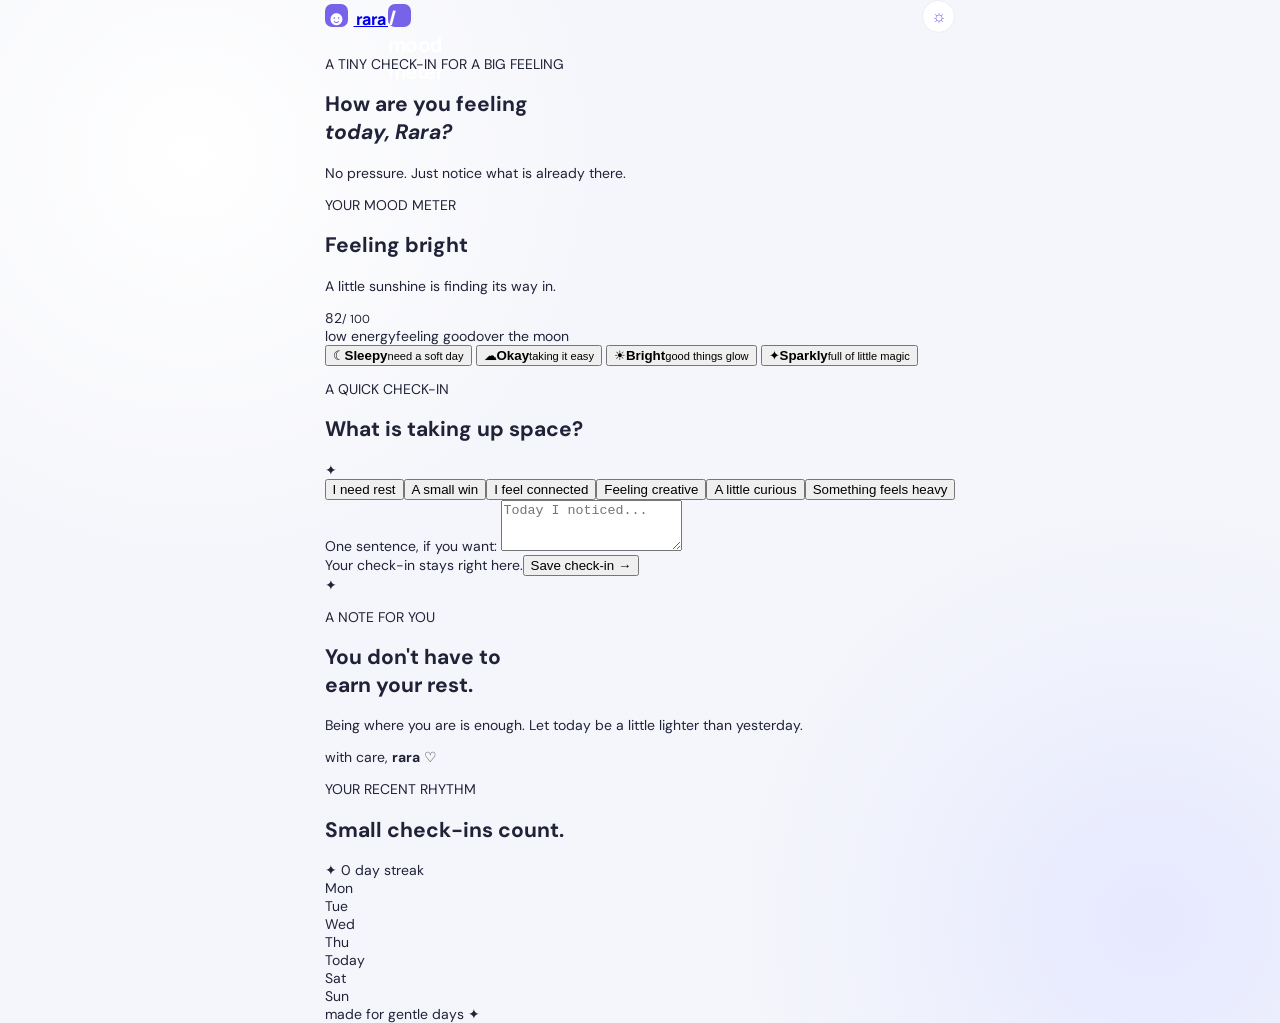
==== index.html @ f7fdb5a9 "Add files via upload" ====
<!doctype html>
<html lang="en">
  <head>
    <meta charset="UTF-8" />
    <meta name="viewport" content="width=device-width, initial-scale=1.0" />
    <title>Rara Mood Meter</title>
    <link rel="preconnect" href="https://fonts.googleapis.com" />
    <link rel="preconnect" href="https://fonts.gstatic.com" crossorigin />
    <link href="https://fonts.googleapis.com/css2?family=DM+Sans:wght@400;500;600;700;800&family=Manrope:wght@700;800&display=swap" rel="stylesheet" />
    <link rel="stylesheet" href="styles.css?v=5" />
  </head>
  <body>
    <div class="glow glow-one"></div><div class="glow glow-two"></div>
    <main class="page">
      <header class="topbar">
        <a class="brand" href="#"><span class="brand-icon">☻</span> rara <span class="brand-muted">/ mood meter</span></a>
        <button class="theme-button" id="themeButton" aria-label="Toggle theme">☼</button>
      </header>
      <section class="intro">
        <p class="eyebrow">A TINY CHECK-IN FOR A BIG FEELING</p>
        <h1>How are you feeling<br /><em>today, Rara?</em></h1>
        <p class="subtext">No pressure. Just notice what is already there.</p>
      </section>
      <section class="meter-card">
        <div class="meter-top"><div><p class="eyebrow">YOUR MOOD METER</p><h2 id="moodTitle">Feeling bright</h2><p id="moodDescription">A little sunshine is finding its way in.</p></div><div class="score"><span id="score">82</span><small>/ 100</small></div></div>
        <div class="meter-bar"><div id="meterFill"></div></div>
        <div class="meter-labels"><span>low energy</span><span>feeling good</span><span>over the moon</span></div>
        <div class="mood-options" role="group" aria-label="Choose your mood">
          <button class="mood-option" data-mood="sleepy"><span>☾</span><b>Sleepy</b><small>need a soft day</small></button>
          <button class="mood-option" data-mood="okay"><span>☁</span><b>Okay</b><small>taking it easy</small></button>
          <button class="mood-option active" data-mood="bright"><span>☀</span><b>Bright</b><small>good things glow</small></button>
          <button class="mood-option" data-mood="sparkly"><span>✦</span><b>Sparkly</b><small>full of little magic</small></button>
        </div>
      </section>
      <div class="content-grid">
        <section class="card checkin-card">
          <div class="card-heading"><div><p class="eyebrow">A QUICK CHECK-IN</p><h2>What is taking up space?</h2></div><span class="tiny-sparkle">✦</span></div>
          <div class="chips" id="chips">
            <button class="chip" data-feeling="rest">I need rest</button><button class="chip" data-feeling="small win">A small win</button><button class="chip" data-feeling="connection">I feel connected</button><button class="chip" data-feeling="creative">Feeling creative</button><button class="chip" data-feeling="curious">A little curious</button><button class="chip" data-feeling="heavy">Something feels heavy</button>
          </div>
          <label class="journal-label" for="journal">One sentence, if you want:</label>
          <textarea id="journal" rows="3" placeholder="Today I noticed..."></textarea>
          <div class="checkin-footer"><span id="savedMessage">Your check-in stays right here.</span><button class="save-button" id="saveButton">Save check-in <span>→</span></button></div>
        </section>
        <aside class="card note-card">
          <div class="note-orb">✦</div><p class="eyebrow">A NOTE FOR YOU</p><h2>You don't have to<br />earn your rest.</h2><p>Being where you are is enough. Let today be a little lighter than yesterday.</p><div class="note-sign">with care, <b>rara</b> ♡</div>
        </aside>
      </div>
      <section class="history">
        <div class="section-heading"><div><p class="eyebrow">YOUR RECENT RHYTHM</p><h2>Small check-ins count.</h2></div><span class="streak" id="streak">✦ 0 day streak</span></div>
        <div class="history-bars"><div><i style="height:54%"></i><span>Mon</span></div><div><i style="height:72%"></i><span>Tue</span></div><div><i style="height:43%"></i><span>Wed</span></div><div><i style="height:82%"></i><span>Thu</span></div><div class="today"><i style="height:65%"></i><span>Today</span></div><div class="empty"><i></i><span>Sat</span></div><div class="empty"><i></i><span>Sun</span></div></div>
      </section>
      <footer>made for gentle days <span>✦</span></footer>
    </main>
    <script src="app.js?v=5"></script>
  </body>
</html>
---- styles.css ----
:root { --bg:#f5f6fb; --card:#fff; --ink:#202238; --muted:#9b9eb4; --line:#ececf3; --purple:#7663e9; --purple-dark:#5c4bc9; --soft:#f0eeff; --shadow:0 24px 70px rgba(72,65,145,.12); }
* { box-sizing:border-box; } body { min-height:100vh; margin:0; display:grid; place-items:center; background:radial-gradient(circle at 15% 15%,#fff 0,transparent 30%),radial-gradient(circle at 90% 90%,#e6e9ff 0,transparent 28%),var(--bg); color:var(--ink); font:14px "DM Sans",sans-serif; }
.calculator { width:min(390px,calc(100% - 28px)); padding:22px; border:1px solid rgba(255,255,255,.9); border-radius:26px; background:rgba(255,255,255,.78); box-shadow:var(--shadow); backdrop-filter:blur(12px); }
.topbar { display:flex; align-items:center; justify-content:space-between; margin-bottom:22px; }.brand { font:800 16px Manrope,sans-serif; letter-spacing:-.6px; }.brand span { display:inline-grid; place-items:center; width:23px; height:23px; margin-right:6px; border-radius:7px; color:#fff; background:var(--purple); font-size:20px; }.theme-button { width:33px; height:33px; border:1px solid var(--line); border-radius:50%; color:var(--purple); background:var(--card); font-size:17px; cursor:pointer; }
.display { min-height:150px; padding:20px 18px 17px; border-radius:17px; background:linear-gradient(145deg,#f4f2ff,#fafaff); text-align:right; overflow:hidden; }.expression { height:28px; color:var(--muted); font-size:13px; }.display-value { overflow:hidden; font:800 clamp(44px,13vw,64px)/1.15 Manrope,sans-serif; letter-spacing:-3px; text-overflow:ellipsis; white-space:nowrap; }
.keypad { display:grid; grid-template-columns:repeat(4,1fr); gap:11px; margin-top:18px; }.key { min-height:57px; border:1px solid var(--line); border-radius:14px; background:var(--card); color:var(--ink); font-size:20px; font-weight:700; box-shadow:0 3px 7px rgba(41,38,92,.025); cursor:pointer; transition:transform .12s,background .12s; }.key:hover { background:#fafaff; transform:translateY(-2px); }.key:active { transform:translateY(1px); }.key.utility { color:#77788d; background:#f5f4fb; font-size:14px; }.key.operator,.key.equals { border-color:transparent; color:#fff; background:var(--purple); box-shadow:0 7px 16px #7663e938; }.key.operator:hover,.key.equals:hover { background:var(--purple-dark); }.key.zero { grid-column:span 2; text-align:left; padding-left:22px; }.hint { margin:19px 0 0; color:var(--muted); text-align:center; font-size:10px; }
body.dark { --bg:#171725; --card:#28283a; --ink:#f4f3ff; --muted:#aaa9c0; --line:#3d3d52; --soft:#35334c; --shadow:0 24px 70px rgba(0,0,0,.25); } body.dark { background:radial-gradient(circle at 15% 15%,#29274a 0,transparent 30%),var(--bg); }.dark .calculator { background:rgba(40,40,58,.86); }.dark .display { background:linear-gradient(145deg,#302d50,#28283a); }.dark .key.utility { background:#303044; }.dark .key:hover { background:#33334a; }
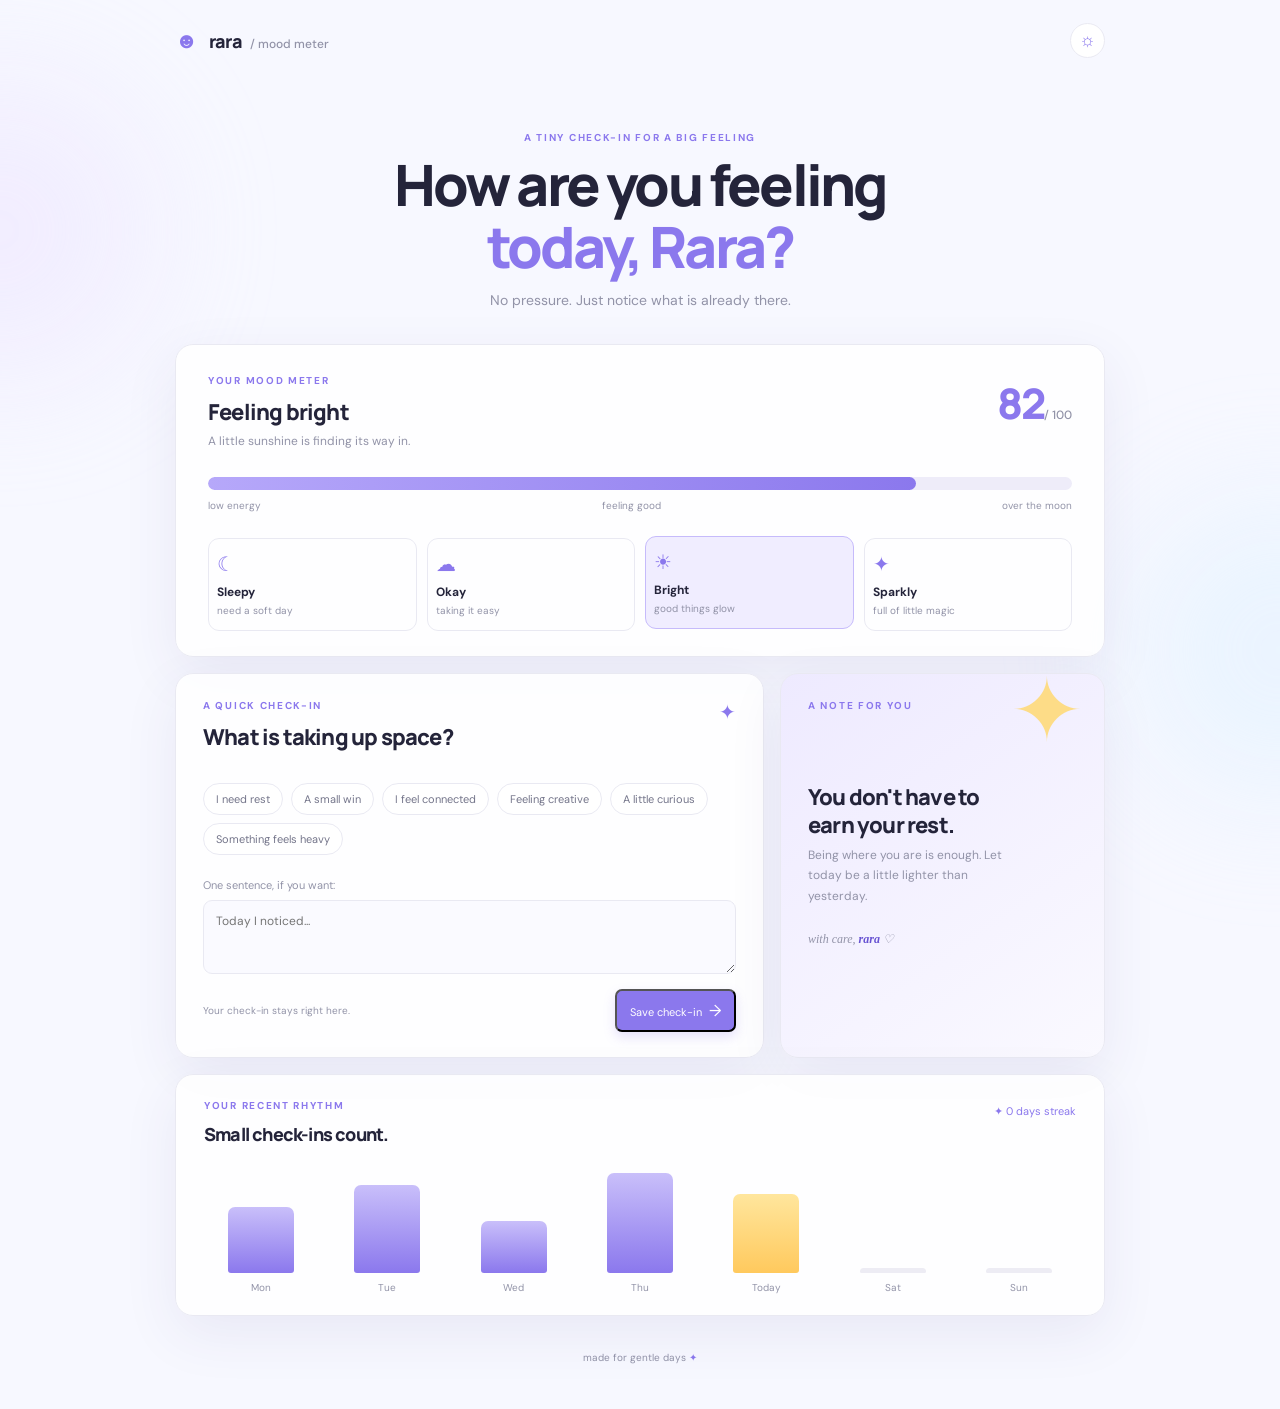
==== commit ae829809: "Add files via upload" ====
--- a/index.html
+++ b/index.html
@@ -52,6 +52,6 @@
       </section>
       <footer>made for gentle days <span>✦</span></footer>
     </main>
-    <script src="app.js?v=5"></script>
+    <script src="app.js?v=6"></script>
   </body>
 </html>
--- a/styles.css
+++ b/styles.css
@@ -1,7 +1,10 @@
-:root { --bg:#f5f6fb; --card:#fff; --ink:#202238; --muted:#9b9eb4; --line:#ececf3; --purple:#7663e9; --purple-dark:#5c4bc9; --soft:#f0eeff; --shadow:0 24px 70px rgba(72,65,145,.12); }
-* { box-sizing:border-box; } body { min-height:100vh; margin:0; display:grid; place-items:center; background:radial-gradient(circle at 15% 15%,#fff 0,transparent 30%),radial-gradient(circle at 90% 90%,#e6e9ff 0,transparent 28%),var(--bg); color:var(--ink); font:14px "DM Sans",sans-serif; }
-.calculator { width:min(390px,calc(100% - 28px)); padding:22px; border:1px solid rgba(255,255,255,.9); border-radius:26px; background:rgba(255,255,255,.78); box-shadow:var(--shadow); backdrop-filter:blur(12px); }
-.topbar { display:flex; align-items:center; justify-content:space-between; margin-bottom:22px; }.brand { font:800 16px Manrope,sans-serif; letter-spacing:-.6px; }.brand span { display:inline-grid; place-items:center; width:23px; height:23px; margin-right:6px; border-radius:7px; color:#fff; background:var(--purple); font-size:20px; }.theme-button { width:33px; height:33px; border:1px solid var(--line); border-radius:50%; color:var(--purple); background:var(--card); font-size:17px; cursor:pointer; }
-.display { min-height:150px; padding:20px 18px 17px; border-radius:17px; background:linear-gradient(145deg,#f4f2ff,#fafaff); text-align:right; overflow:hidden; }.expression { height:28px; color:var(--muted); font-size:13px; }.display-value { overflow:hidden; font:800 clamp(44px,13vw,64px)/1.15 Manrope,sans-serif; letter-spacing:-3px; text-overflow:ellipsis; white-space:nowrap; }
-.keypad { display:grid; grid-template-columns:repeat(4,1fr); gap:11px; margin-top:18px; }.key { min-height:57px; border:1px solid var(--line); border-radius:14px; background:var(--card); color:var(--ink); font-size:20px; font-weight:700; box-shadow:0 3px 7px rgba(41,38,92,.025); cursor:pointer; transition:transform .12s,background .12s; }.key:hover { background:#fafaff; transform:translateY(-2px); }.key:active { transform:translateY(1px); }.key.utility { color:#77788d; background:#f5f4fb; font-size:14px; }.key.operator,.key.equals { border-color:transparent; color:#fff; background:var(--purple); box-shadow:0 7px 16px #7663e938; }.key.operator:hover,.key.equals:hover { background:var(--purple-dark); }.key.zero { grid-column:span 2; text-align:left; padding-left:22px; }.hint { margin:19px 0 0; color:var(--muted); text-align:center; font-size:10px; }
-body.dark { --bg:#171725; --card:#28283a; --ink:#f4f3ff; --muted:#aaa9c0; --line:#3d3d52; --soft:#35334c; --shadow:0 24px 70px rgba(0,0,0,.25); } body.dark { background:radial-gradient(circle at 15% 15%,#29274a 0,transparent 30%),var(--bg); }.dark .calculator { background:rgba(40,40,58,.86); }.dark .display { background:linear-gradient(145deg,#302d50,#28283a); }.dark .key.utility { background:#303044; }.dark .key:hover { background:#33334a; }
+:root { --bg:#f7f8ff; --card:#fff; --ink:#24243a; --muted:#9293a8; --line:#e9e9f2; --purple:#8b78ed; --purple-dark:#6752d2; --soft:#f0edff; --yellow:#ffd76a; --shadow:0 18px 55px rgba(64,55,128,.08); }
+* { box-sizing:border-box; } body { margin:0; color:var(--ink); background:var(--bg); font:14px "DM Sans",sans-serif; overflow-x:hidden; } button,textarea { font:inherit; } button { cursor:pointer; }
+.page { width:min(930px,calc(100% - 40px)); margin:auto; padding-bottom:45px; position:relative; }.glow { position:fixed; width:300px; height:300px; border-radius:50%; filter:blur(65px); opacity:.38; pointer-events:none; }.glow-one { background:#e9ddff; top:80px; left:-150px; }.glow-two { background:#d6efff; right:-150px; bottom:100px; }
+.topbar { height:80px; display:flex; align-items:center; justify-content:space-between; position:relative; z-index:1; }.brand { color:var(--ink); text-decoration:none; font:800 18px Manrope,sans-serif; letter-spacing:-.7px; }.brand-icon { color:var(--purple); font-size:22px; margin-right:8px; }.brand-muted { font:500 12px "DM Sans"; color:var(--muted); letter-spacing:0; margin-left:5px; }.theme-button { width:35px; height:35px; border:1px solid var(--line); border-radius:50%; background:var(--card); color:var(--purple); font-size:18px; }
+.intro { text-align:center; padding:51px 0 35px; position:relative; z-index:1; }.eyebrow { margin:0 0 10px; color:var(--purple); font-size:10px; font-weight:700; letter-spacing:1.7px; }.intro h1 { margin:0 0 14px; font:800 clamp(36px,6vw,57px)/1.08 Manrope,sans-serif; letter-spacing:-2.8px; }.intro h1 em { color:var(--purple); font-style:normal; }.subtext { color:var(--muted); margin:0; }
+.meter-card,.card,.history { border:1px solid var(--line); border-radius:18px; background:rgba(255,255,255,.84); box-shadow:var(--shadow); position:relative; z-index:1; }.meter-card { padding:29px 32px 25px; }.meter-top,.card-heading,.section-heading { display:flex; justify-content:space-between; align-items:flex-start; }.meter-top h2,.card h2,.history h2 { margin:0 0 6px; font:800 22px Manrope,sans-serif; letter-spacing:-.8px; }.meter-top p:not(.eyebrow),.note-card p:not(.eyebrow) { color:var(--muted); margin:0; font-size:12px; }.score { color:var(--purple); font:800 42px Manrope,sans-serif; letter-spacing:-2px; }.score small { color:var(--muted); font:500 12px "DM Sans"; letter-spacing:0; }.meter-bar { height:13px; background:#eeecf9; border-radius:20px; margin:28px 0 9px; overflow:hidden; }.meter-bar div { height:100%; width:82%; border-radius:inherit; background:linear-gradient(90deg,#b6a8fa,var(--purple)); transition:width .35s ease; }.meter-labels { display:flex; justify-content:space-between; color:var(--muted); font-size:10px; }.mood-options { display:grid; grid-template-columns:repeat(4,1fr); gap:10px; margin-top:26px; }.mood-option { border:1px solid var(--line); border-radius:11px; background:transparent; padding:12px 8px; color:var(--muted); text-align:left; transition:.2s; }.mood-option span { display:block; color:var(--purple); font-size:20px; margin-bottom:7px; }.mood-option b { display:block; color:var(--ink); font-size:12px; }.mood-option small { font-size:10px; }.mood-option:hover,.mood-option.active { background:var(--soft); border-color:#c6bbfb; transform:translateY(-2px); }
+.content-grid { display:grid; grid-template-columns:1.45fr .8fr; gap:16px; margin-top:16px; }.card { padding:25px 27px; }.tiny-sparkle,.streak { color:var(--purple); font-size:20px; }.chips { display:flex; flex-wrap:wrap; gap:8px; margin:25px 0 23px; }.chip { border:1px solid var(--line); background:#fff; border-radius:20px; color:#74758a; padding:8px 12px; font-size:11px; }.chip:hover,.chip.selected { background:var(--soft); border-color:#c6bbfb; color:var(--purple-dark); }.journal-label { display:block; color:var(--muted); font-size:11px; margin-bottom:8px; }textarea { display:block; width:100%; resize:vertical; border:1px solid var(--line); background:#fafaff; border-radius:9px; padding:12px; outline:0; color:var(--ink); font-size:12px; }textarea:focus { border-color:#b7aafa; }.checkin-footer { display:flex; align-items:center; justify-content:space-between; color:var(--muted); font-size:10px; margin-top:15px; }.save-button { background:var(--purple); color:white; border-radius:7px; padding:9px 13px; font-size:11px; box-shadow:0 5px 12px #8b78ed38; }.save-button span { font-size:16px; margin-left:4px; }.note-card { background:linear-gradient(145deg,#eeeaff,#faf9ff); overflow:hidden; min-height:287px; }.note-orb { position:absolute; top:-20px; right:20px; color:var(--yellow); font-size:88px; opacity:.8; }.note-card h2 { margin-top:72px; line-height:1.25; }.note-card p:not(.eyebrow) { line-height:1.7; max-width:210px; }.note-sign { margin-top:26px; color:var(--muted); font:italic 12px Georgia,serif; }.note-sign b { color:var(--purple-dark); }
+.history { margin-top:16px; padding:24px 28px 21px; }.history h2 { font-size:18px; }.streak { font-size:11px; padding-top:5px; }.history-bars { height:122px; display:grid; grid-template-columns:repeat(7,1fr); align-items:end; gap:13px; margin-top:20px; }.history-bars div { height:100%; display:flex; flex-direction:column; justify-content:end; align-items:center; gap:8px; color:var(--muted); font-size:10px; }.history-bars i { display:block; width:100%; max-width:66px; border-radius:7px 7px 3px 3px; background:linear-gradient(#c9bffa,#8b78ed); }.history-bars .today i { background:linear-gradient(#ffe69d,#ffc95d); }.history-bars .empty i { height:5px!important; background:#edecf4; } footer { text-align:center; color:var(--muted); font-size:10px; padding-top:35px; } footer span { color:var(--purple); }
+body.dark { --bg:#191824; --card:#262534; --ink:#f5f3ff; --muted:#aaa7bd; --line:#3b394b; --soft:#35314c; --shadow:0 18px 55px rgba(0,0,0,.16); }.dark .meter-card,.dark .card,.dark .history { background:rgba(38,37,52,.9); }.dark .chip,.dark textarea,.dark .theme-button { background:#2b2a3a; color:var(--muted); }.dark .note-card { background:linear-gradient(145deg,#302b4b,#262534); }
+@media (max-width:650px) { .page { width:min(100% - 28px,500px); }.intro { padding-top:35px; }.meter-card,.card,.history { padding:22px 19px; }.mood-options { grid-template-columns:repeat(2,1fr); }.content-grid { grid-template-columns:1fr; }.note-card { min-height:240px; }.note-card h2 { margin-top:42px; }.checkin-footer { align-items:flex-end; gap:12px; flex-direction:column; }.save-button { align-self:flex-end; }.brand-muted { display:none; } }
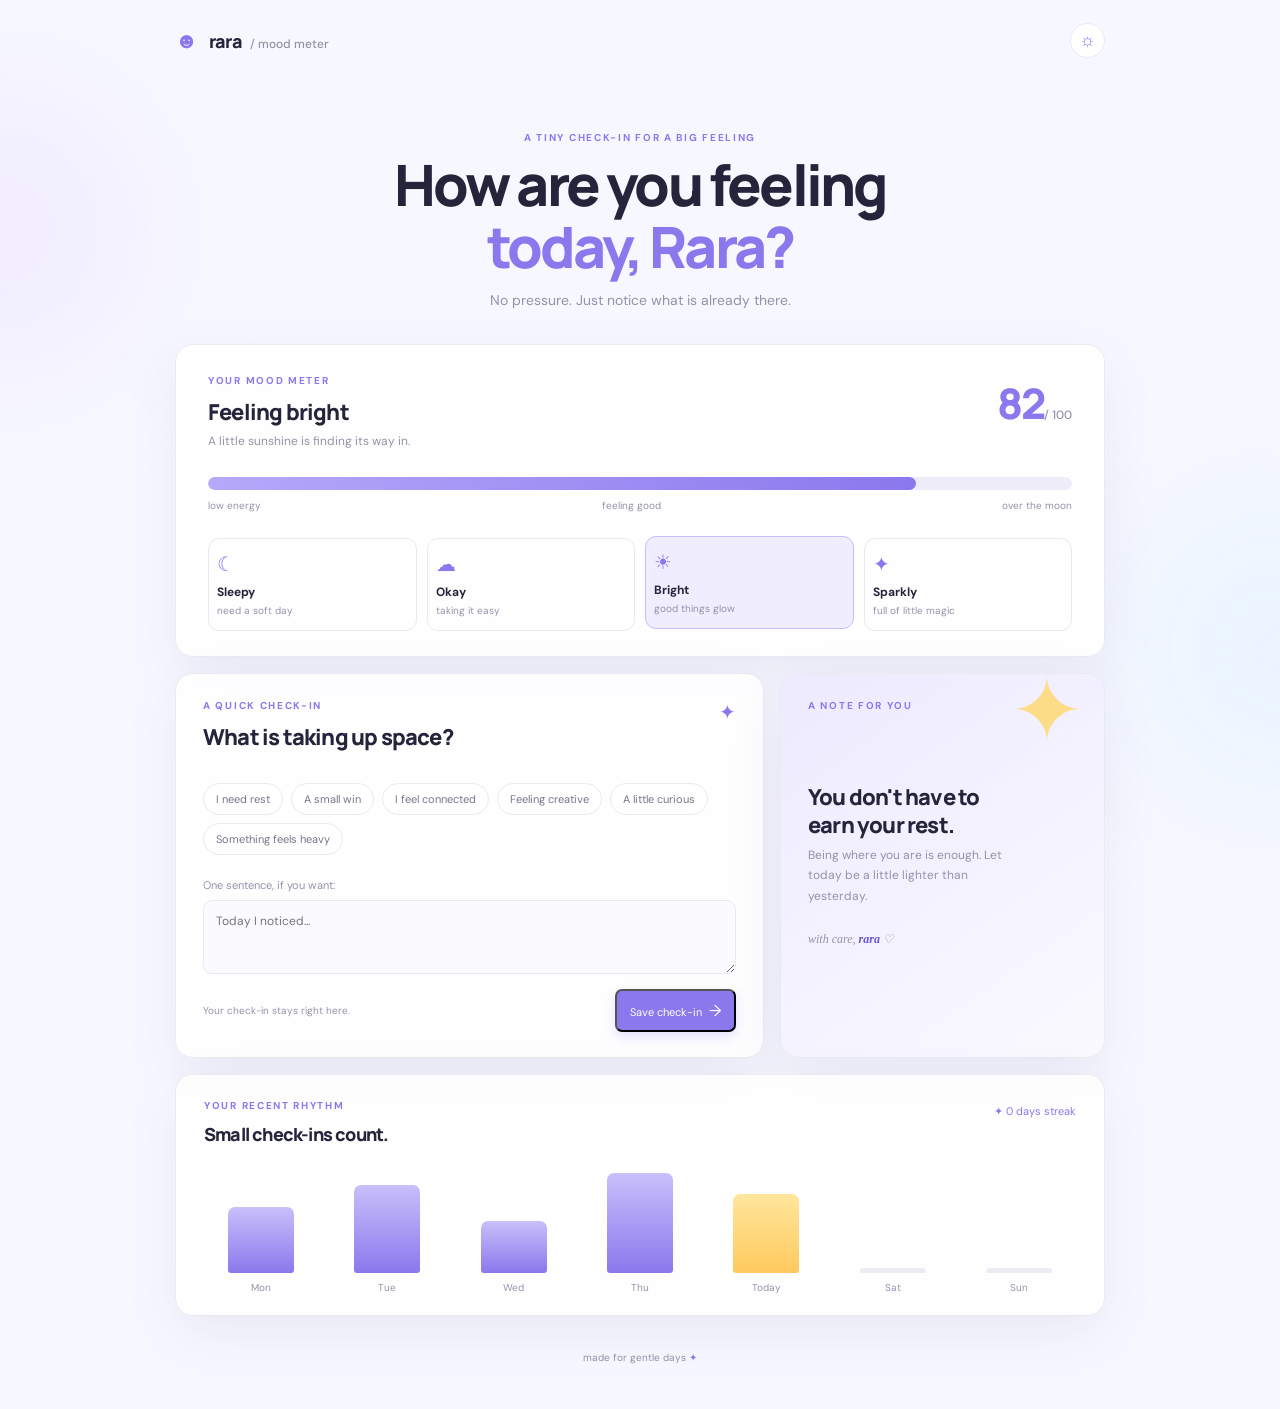
==== commit 32ca6ae5: "Add files via upload" ====
--- a/index.html
+++ b/index.html
@@ -7,7 +7,7 @@
     <link rel="preconnect" href="https://fonts.googleapis.com" />
     <link rel="preconnect" href="https://fonts.gstatic.com" crossorigin />
     <link href="https://fonts.googleapis.com/css2?family=DM+Sans:wght@400;500;600;700;800&family=Manrope:wght@700;800&display=swap" rel="stylesheet" />
-    <link rel="stylesheet" href="styles.css?v=5" />
+    <link rel="stylesheet" href="styles.css?v=7" />
   </head>
   <body>
     <div class="glow glow-one"></div><div class="glow glow-two"></div>
@@ -52,6 +52,6 @@
       </section>
       <footer>made for gentle days <span>✦</span></footer>
     </main>
-    <script src="app.js?v=6"></script>
+    <script src="app.js?v=7"></script>
   </body>
 </html>
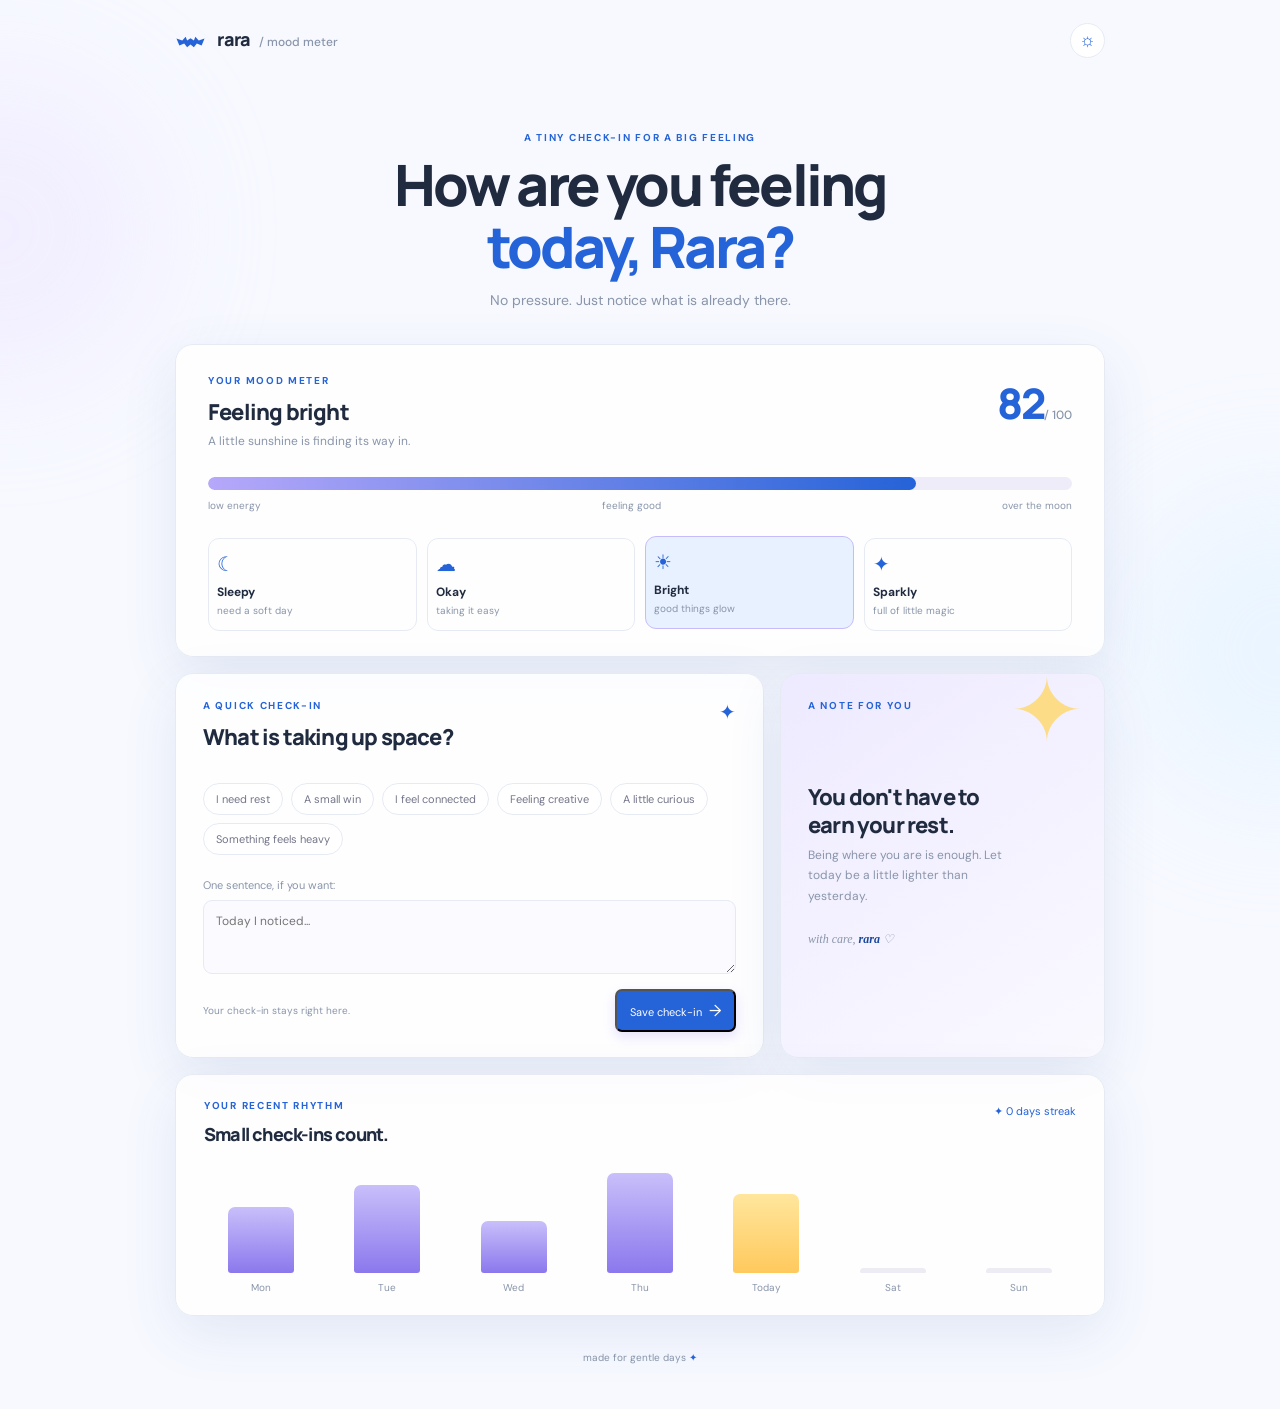
==== commit 0631012e: "Add files via upload" ====
--- a/index.html
+++ b/index.html
@@ -13,7 +13,7 @@
     <div class="glow glow-one"></div><div class="glow glow-two"></div>
     <main class="page">
       <header class="topbar">
-        <a class="brand" href="#"><span class="brand-icon">☻</span> rara <span class="brand-muted">/ mood meter</span></a>
+        <a class="brand" href="#" aria-label="Rara Mood Meter home"><span class="brand-icon" aria-hidden="true"><svg viewBox="0 0 64 30"><path d="M3 8 15 12 22 4 25 12 32 7 39 12 42 4 49 12 61 8 55 22 45 18 39 26 32 20 25 26 19 18 9 22Z"/></svg></span> rara <span class="brand-muted">/ mood meter</span></a>
         <button class="theme-button" id="themeButton" aria-label="Toggle theme">☼</button>
       </header>
       <section class="intro">
--- a/styles.css
+++ b/styles.css
@@ -1,7 +1,7 @@
-:root { --bg:#f7f8ff; --card:#fff; --ink:#24243a; --muted:#9293a8; --line:#e9e9f2; --purple:#8b78ed; --purple-dark:#6752d2; --soft:#f0edff; --yellow:#ffd76a; --shadow:0 18px 55px rgba(64,55,128,.08); }
+:root { --bg:#f7f9ff; --card:#fff; --ink:#202b40; --muted:#8995aa; --line:#e5eaf3; --purple:#2563d8; --purple-dark:#17469c; --soft:#e8f1ff; --yellow:#ffd76a; --shadow:0 18px 55px rgba(36,79,145,.1); }
 * { box-sizing:border-box; } body { margin:0; color:var(--ink); background:var(--bg); font:14px "DM Sans",sans-serif; overflow-x:hidden; } button,textarea { font:inherit; } button { cursor:pointer; }
 .page { width:min(930px,calc(100% - 40px)); margin:auto; padding-bottom:45px; position:relative; }.glow { position:fixed; width:300px; height:300px; border-radius:50%; filter:blur(65px); opacity:.38; pointer-events:none; }.glow-one { background:#e9ddff; top:80px; left:-150px; }.glow-two { background:#d6efff; right:-150px; bottom:100px; }
-.topbar { height:80px; display:flex; align-items:center; justify-content:space-between; position:relative; z-index:1; }.brand { color:var(--ink); text-decoration:none; font:800 18px Manrope,sans-serif; letter-spacing:-.7px; }.brand-icon { color:var(--purple); font-size:22px; margin-right:8px; }.brand-muted { font:500 12px "DM Sans"; color:var(--muted); letter-spacing:0; margin-left:5px; }.theme-button { width:35px; height:35px; border:1px solid var(--line); border-radius:50%; background:var(--card); color:var(--purple); font-size:18px; }
+.topbar { height:80px; display:flex; align-items:center; justify-content:space-between; position:relative; z-index:1; }.brand { color:var(--ink); text-decoration:none; font:800 18px Manrope,sans-serif; letter-spacing:-.7px; }.brand-icon { display:inline-flex; width:31px; height:22px; margin-right:8px; vertical-align:-5px; align-items:center; }.brand-icon svg { fill:var(--purple); width:31px; height:18px; }.brand-muted { font:500 12px "DM Sans"; color:var(--muted); letter-spacing:0; margin-left:5px; }.theme-button { width:35px; height:35px; border:1px solid var(--line); border-radius:50%; background:var(--card); color:var(--purple); font-size:18px; }
 .intro { text-align:center; padding:51px 0 35px; position:relative; z-index:1; }.eyebrow { margin:0 0 10px; color:var(--purple); font-size:10px; font-weight:700; letter-spacing:1.7px; }.intro h1 { margin:0 0 14px; font:800 clamp(36px,6vw,57px)/1.08 Manrope,sans-serif; letter-spacing:-2.8px; }.intro h1 em { color:var(--purple); font-style:normal; }.subtext { color:var(--muted); margin:0; }
 .meter-card,.card,.history { border:1px solid var(--line); border-radius:18px; background:rgba(255,255,255,.84); box-shadow:var(--shadow); position:relative; z-index:1; }.meter-card { padding:29px 32px 25px; }.meter-top,.card-heading,.section-heading { display:flex; justify-content:space-between; align-items:flex-start; }.meter-top h2,.card h2,.history h2 { margin:0 0 6px; font:800 22px Manrope,sans-serif; letter-spacing:-.8px; }.meter-top p:not(.eyebrow),.note-card p:not(.eyebrow) { color:var(--muted); margin:0; font-size:12px; }.score { color:var(--purple); font:800 42px Manrope,sans-serif; letter-spacing:-2px; }.score small { color:var(--muted); font:500 12px "DM Sans"; letter-spacing:0; }.meter-bar { height:13px; background:#eeecf9; border-radius:20px; margin:28px 0 9px; overflow:hidden; }.meter-bar div { height:100%; width:82%; border-radius:inherit; background:linear-gradient(90deg,#b6a8fa,var(--purple)); transition:width .35s ease; }.meter-labels { display:flex; justify-content:space-between; color:var(--muted); font-size:10px; }.mood-options { display:grid; grid-template-columns:repeat(4,1fr); gap:10px; margin-top:26px; }.mood-option { border:1px solid var(--line); border-radius:11px; background:transparent; padding:12px 8px; color:var(--muted); text-align:left; transition:.2s; }.mood-option span { display:block; color:var(--purple); font-size:20px; margin-bottom:7px; }.mood-option b { display:block; color:var(--ink); font-size:12px; }.mood-option small { font-size:10px; }.mood-option:hover,.mood-option.active { background:var(--soft); border-color:#c6bbfb; transform:translateY(-2px); }
 .content-grid { display:grid; grid-template-columns:1.45fr .8fr; gap:16px; margin-top:16px; }.card { padding:25px 27px; }.tiny-sparkle,.streak { color:var(--purple); font-size:20px; }.chips { display:flex; flex-wrap:wrap; gap:8px; margin:25px 0 23px; }.chip { border:1px solid var(--line); background:#fff; border-radius:20px; color:#74758a; padding:8px 12px; font-size:11px; }.chip:hover,.chip.selected { background:var(--soft); border-color:#c6bbfb; color:var(--purple-dark); }.journal-label { display:block; color:var(--muted); font-size:11px; margin-bottom:8px; }textarea { display:block; width:100%; resize:vertical; border:1px solid var(--line); background:#fafaff; border-radius:9px; padding:12px; outline:0; color:var(--ink); font-size:12px; }textarea:focus { border-color:#b7aafa; }.checkin-footer { display:flex; align-items:center; justify-content:space-between; color:var(--muted); font-size:10px; margin-top:15px; }.save-button { background:var(--purple); color:white; border-radius:7px; padding:9px 13px; font-size:11px; box-shadow:0 5px 12px #8b78ed38; }.save-button span { font-size:16px; margin-left:4px; }.note-card { background:linear-gradient(145deg,#eeeaff,#faf9ff); overflow:hidden; min-height:287px; }.note-orb { position:absolute; top:-20px; right:20px; color:var(--yellow); font-size:88px; opacity:.8; }.note-card h2 { margin-top:72px; line-height:1.25; }.note-card p:not(.eyebrow) { line-height:1.7; max-width:210px; }.note-sign { margin-top:26px; color:var(--muted); font:italic 12px Georgia,serif; }.note-sign b { color:var(--purple-dark); }
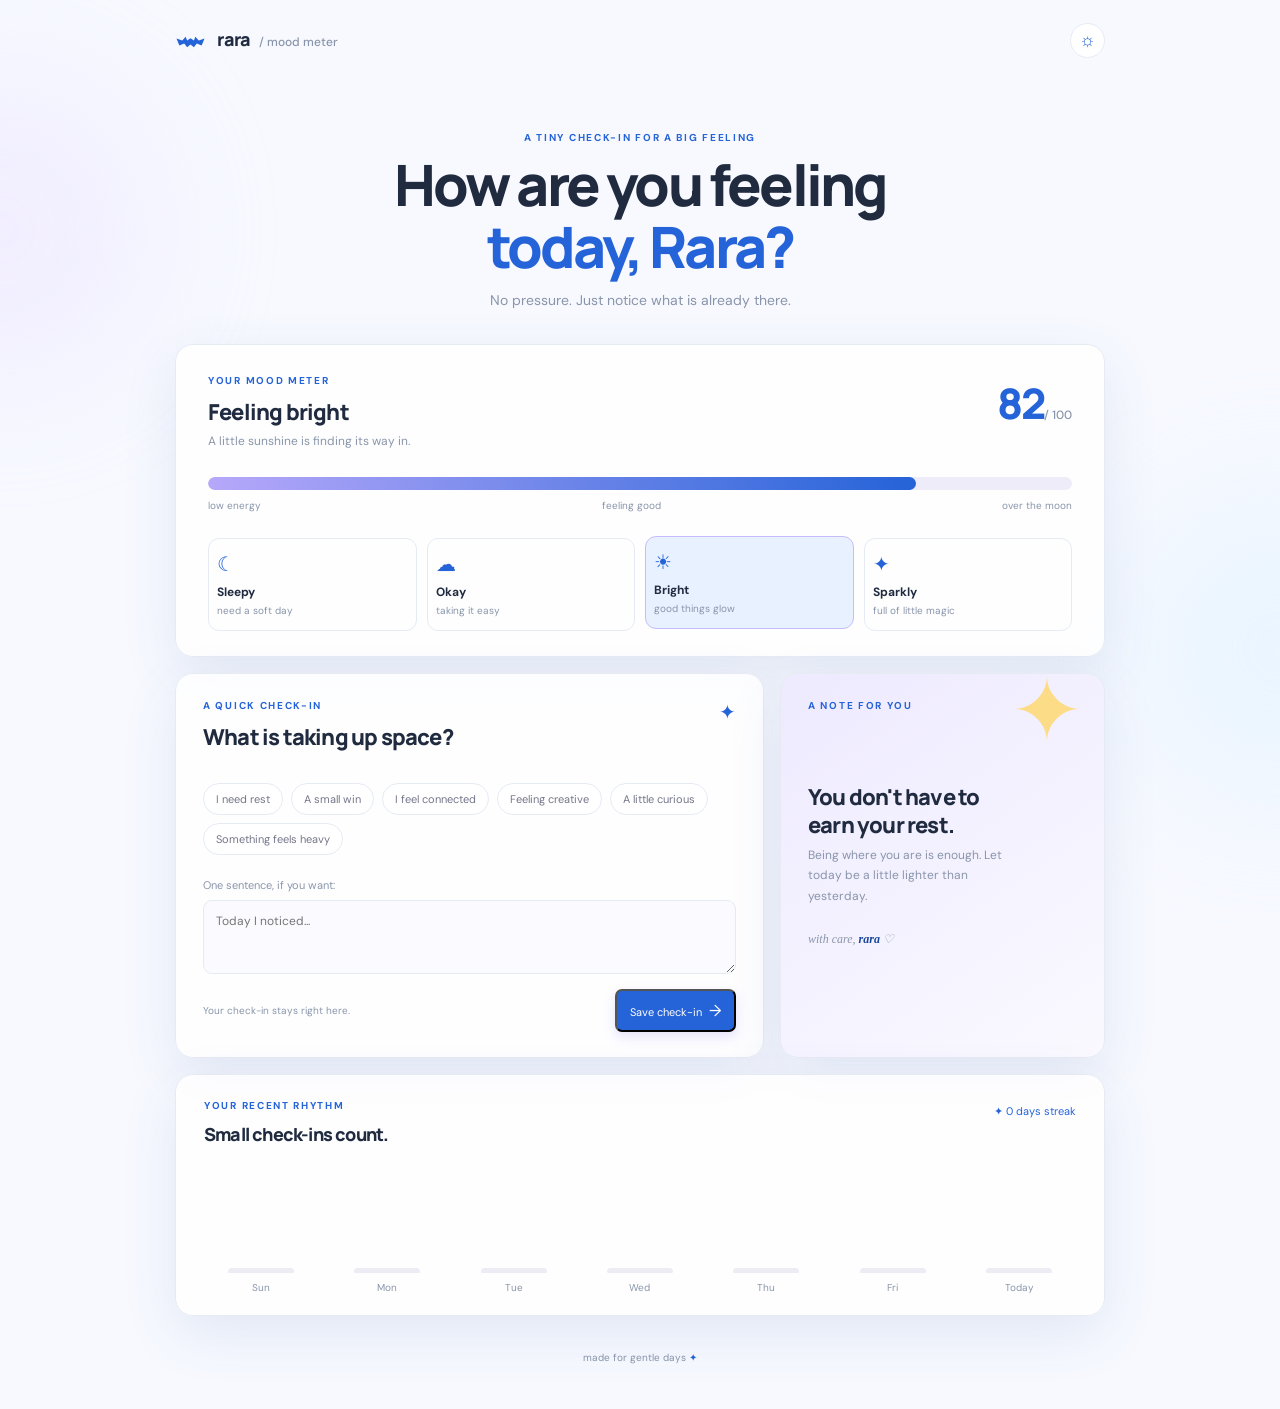
==== commit 017d20bf: "Add files via upload" ====
--- a/index.html
+++ b/index.html
@@ -48,10 +48,10 @@
       </div>
       <section class="history">
         <div class="section-heading"><div><p class="eyebrow">YOUR RECENT RHYTHM</p><h2>Small check-ins count.</h2></div><span class="streak" id="streak">✦ 0 day streak</span></div>
-        <div class="history-bars"><div><i style="height:54%"></i><span>Mon</span></div><div><i style="height:72%"></i><span>Tue</span></div><div><i style="height:43%"></i><span>Wed</span></div><div><i style="height:82%"></i><span>Thu</span></div><div class="today"><i style="height:65%"></i><span>Today</span></div><div class="empty"><i></i><span>Sat</span></div><div class="empty"><i></i><span>Sun</span></div></div>
+        <div class="history-bars" id="historyBars"></div>
       </section>
       <footer>made for gentle days <span>✦</span></footer>
     </main>
-    <script src="app.js?v=7"></script>
+    <script src="app.js?v=8"></script>
   </body>
 </html>
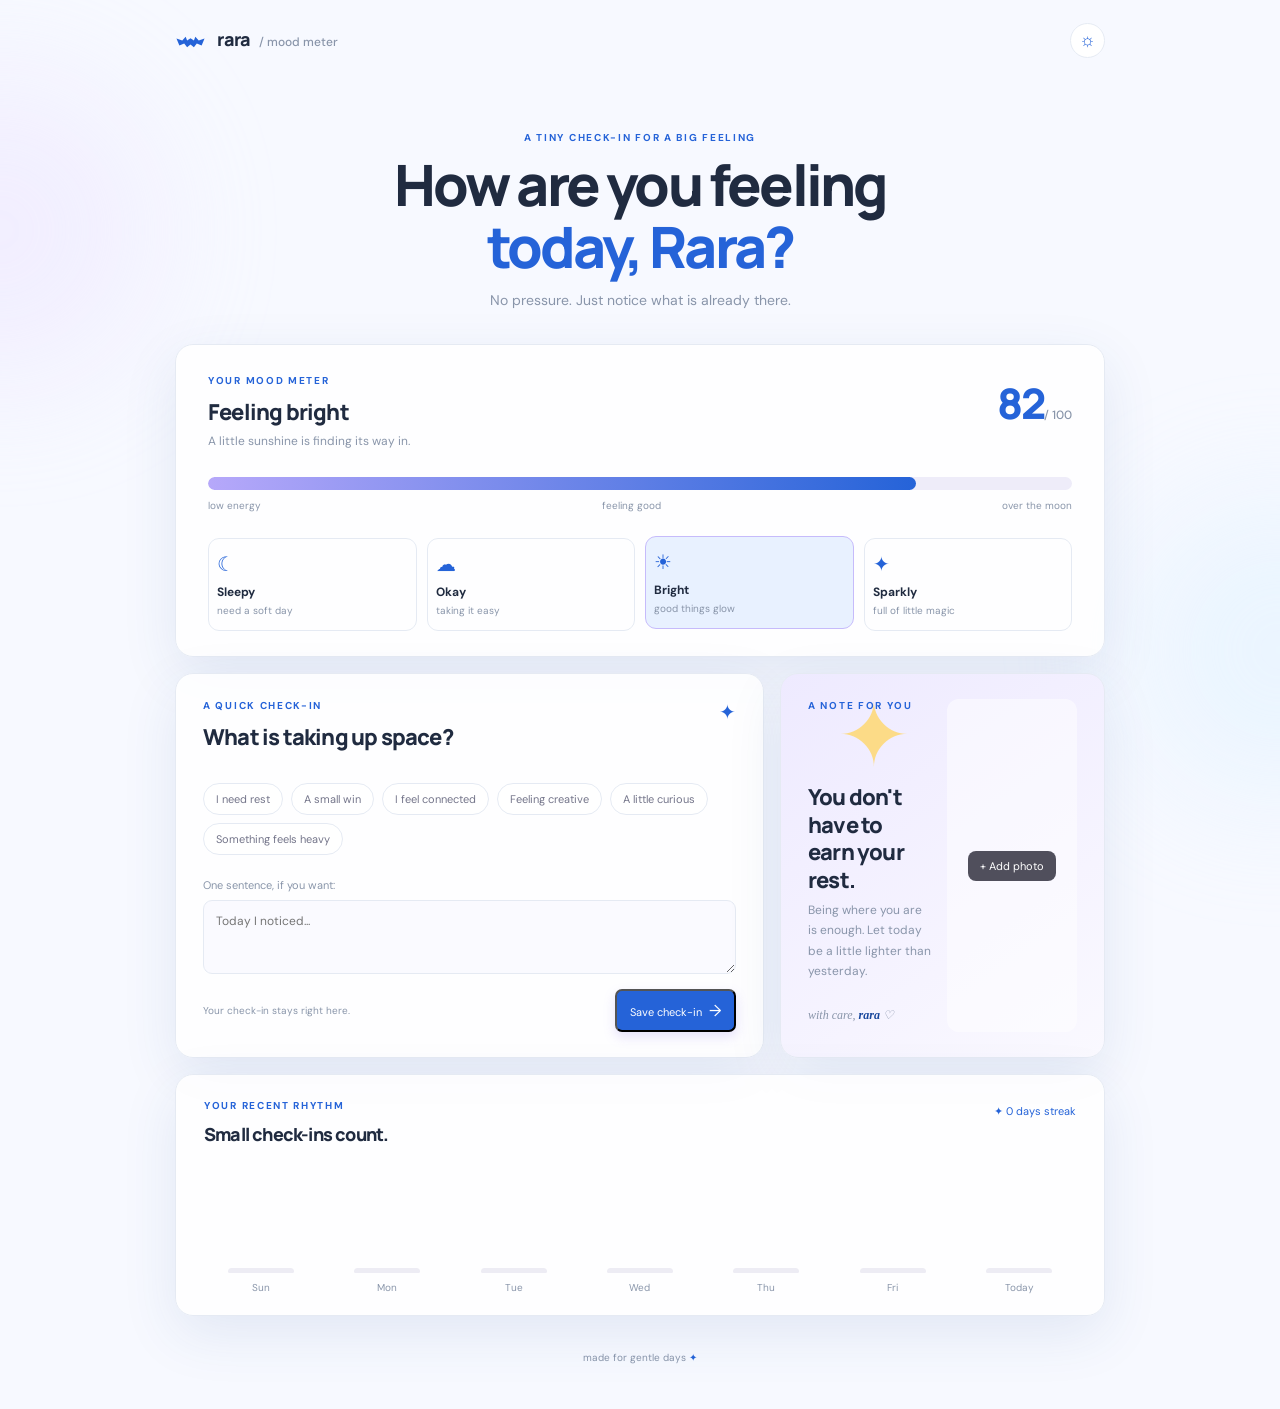
==== commit acd6779f: "Add photo upload feature beside note" ====
--- a/index.html
+++ b/index.html
@@ -43,7 +43,14 @@
           <div class="checkin-footer"><span id="savedMessage">Your check-in stays right here.</span><button class="save-button" id="saveButton">Save check-in <span>→</span></button></div>
         </section>
         <aside class="card note-card">
-          <div class="note-orb">✦</div><p class="eyebrow">A NOTE FOR YOU</p><h2>You don't have to<br />earn your rest.</h2><p>Being where you are is enough. Let today be a little lighter than yesterday.</p><div class="note-sign">with care, <b>rara</b> ♡</div>
+          <div class="note-content">
+            <div class="note-orb">✦</div><p class="eyebrow">A NOTE FOR YOU</p><h2>You don't have to<br />earn your rest.</h2><p>Being where you are is enough. Let today be a little lighter than yesterday.</p><div class="note-sign">with care, <b>rara</b> ♡</div>
+          </div>
+          <div class="note-photo-container">
+            <img id="notePhoto" class="note-photo" src="" alt="Photo" />
+            <input type="file" id="photoUpload" accept="image/*" style="display:none;" />
+            <button id="photoButton" class="photo-button" title="Click to add or change photo">+ Add photo</button>
+          </div>
         </aside>
       </div>
       <section class="history">
--- a/styles.css
+++ b/styles.css
@@ -4,7 +4,8 @@
 .topbar { height:80px; display:flex; align-items:center; justify-content:space-between; position:relative; z-index:1; }.brand { color:var(--ink); text-decoration:none; font:800 18px Manrope,sans-serif; letter-spacing:-.7px; }.brand-icon { display:inline-flex; width:31px; height:22px; margin-right:8px; vertical-align:-5px; align-items:center; }.brand-icon svg { fill:var(--purple); width:31px; height:18px; }.brand-muted { font:500 12px "DM Sans"; color:var(--muted); letter-spacing:0; margin-left:5px; }.theme-button { width:35px; height:35px; border:1px solid var(--line); border-radius:50%; background:var(--card); color:var(--purple); font-size:18px; }
 .intro { text-align:center; padding:51px 0 35px; position:relative; z-index:1; }.eyebrow { margin:0 0 10px; color:var(--purple); font-size:10px; font-weight:700; letter-spacing:1.7px; }.intro h1 { margin:0 0 14px; font:800 clamp(36px,6vw,57px)/1.08 Manrope,sans-serif; letter-spacing:-2.8px; }.intro h1 em { color:var(--purple); font-style:normal; }.subtext { color:var(--muted); margin:0; }
 .meter-card,.card,.history { border:1px solid var(--line); border-radius:18px; background:rgba(255,255,255,.84); box-shadow:var(--shadow); position:relative; z-index:1; }.meter-card { padding:29px 32px 25px; }.meter-top,.card-heading,.section-heading { display:flex; justify-content:space-between; align-items:flex-start; }.meter-top h2,.card h2,.history h2 { margin:0 0 6px; font:800 22px Manrope,sans-serif; letter-spacing:-.8px; }.meter-top p:not(.eyebrow),.note-card p:not(.eyebrow) { color:var(--muted); margin:0; font-size:12px; }.score { color:var(--purple); font:800 42px Manrope,sans-serif; letter-spacing:-2px; }.score small { color:var(--muted); font:500 12px "DM Sans"; letter-spacing:0; }.meter-bar { height:13px; background:#eeecf9; border-radius:20px; margin:28px 0 9px; overflow:hidden; }.meter-bar div { height:100%; width:82%; border-radius:inherit; background:linear-gradient(90deg,#b6a8fa,var(--purple)); transition:width .35s ease; }.meter-labels { display:flex; justify-content:space-between; color:var(--muted); font-size:10px; }.mood-options { display:grid; grid-template-columns:repeat(4,1fr); gap:10px; margin-top:26px; }.mood-option { border:1px solid var(--line); border-radius:11px; background:transparent; padding:12px 8px; color:var(--muted); text-align:left; transition:.2s; }.mood-option span { display:block; color:var(--purple); font-size:20px; margin-bottom:7px; }.mood-option b { display:block; color:var(--ink); font-size:12px; }.mood-option small { font-size:10px; }.mood-option:hover,.mood-option.active { background:var(--soft); border-color:#c6bbfb; transform:translateY(-2px); }
-.content-grid { display:grid; grid-template-columns:1.45fr .8fr; gap:16px; margin-top:16px; }.card { padding:25px 27px; }.tiny-sparkle,.streak { color:var(--purple); font-size:20px; }.chips { display:flex; flex-wrap:wrap; gap:8px; margin:25px 0 23px; }.chip { border:1px solid var(--line); background:#fff; border-radius:20px; color:#74758a; padding:8px 12px; font-size:11px; }.chip:hover,.chip.selected { background:var(--soft); border-color:#c6bbfb; color:var(--purple-dark); }.journal-label { display:block; color:var(--muted); font-size:11px; margin-bottom:8px; }textarea { display:block; width:100%; resize:vertical; border:1px solid var(--line); background:#fafaff; border-radius:9px; padding:12px; outline:0; color:var(--ink); font-size:12px; }textarea:focus { border-color:#b7aafa; }.checkin-footer { display:flex; align-items:center; justify-content:space-between; color:var(--muted); font-size:10px; margin-top:15px; }.save-button { background:var(--purple); color:white; border-radius:7px; padding:9px 13px; font-size:11px; box-shadow:0 5px 12px #8b78ed38; }.save-button span { font-size:16px; margin-left:4px; }.note-card { background:linear-gradient(145deg,#eeeaff,#faf9ff); overflow:hidden; min-height:287px; }.note-orb { position:absolute; top:-20px; right:20px; color:var(--yellow); font-size:88px; opacity:.8; }.note-card h2 { margin-top:72px; line-height:1.25; }.note-card p:not(.eyebrow) { line-height:1.7; max-width:210px; }.note-sign { margin-top:26px; color:var(--muted); font:italic 12px Georgia,serif; }.note-sign b { color:var(--purple-dark); }
+.content-grid { display:grid; grid-template-columns:1.45fr .8fr; gap:16px; margin-top:16px; }.card { padding:25px 27px; }.tiny-sparkle,.streak { color:var(--purple); font-size:20px; }.chips { display:flex; flex-wrap:wrap; gap:8px; margin:25px 0 23px; }.chip { border:1px solid var(--line); background:#fff; border-radius:20px; color:#74758a; padding:8px 12px; font-size:11px; }.chip:hover,.chip.selected { background:var(--soft); border-color:#c6bbfb; color:var(--purple-dark); }.journal-label { display:block; color:var(--muted); font-size:11px; margin-bottom:8px; }textarea { display:block; width:100%; resize:vertical; border:1px solid var(--line); background:#fafaff; border-radius:9px; padding:12px; outline:0; color:var(--ink); font-size:12px; }textarea:focus { border-color:#b7aafa; }.checkin-footer { display:flex; align-items:center; justify-content:space-between; color:var(--muted); font-size:10px; margin-top:15px; }.save-button { background:var(--purple); color:white; border-radius:7px; padding:9px 13px; font-size:11px; box-shadow:0 5px 12px #8b78ed38; }.save-button span { font-size:16px; margin-left:4px; }.note-card { background:linear-gradient(145deg,#eeeaff,#faf9ff); overflow:visible; min-height:287px; display:flex; align-items:stretch; gap:16px; }.note-content { flex:1; position:relative; }.note-photo-container { width:130px; display:flex; flex-direction:column; align-items:center; justify-content:center; background:rgba(255,255,255,.5); border-radius:12px; overflow:hidden; cursor:pointer; position:relative; }.note-photo { width:100%; height:100%; object-fit:cover; }.note-photo[src=""] { display:none; }.photo-button { position:absolute; background:rgba(38,37,52,.8); color:white; border:none; border-radius:8px; padding:8px 12px; font-size:11px; backdrop-filter:blur(4px); cursor:pointer; z-index:1; }.note-orb { position:absolute; top:-20px; right:20px; color:var(--yellow); font-size:88px; opacity:.8; }.note-card h2 { margin-top:72px; line-height:1.25; }.note-card p:not(.eyebrow) { line-height:1.7; max-width:210px; }.note-sign { margin-top:26px; color:var(--muted); font:italic 12px Georgia,serif; }.note-sign b { color:var(--purple-dark); }.note-orb { position:absolute; top:-20px; right:20px; color:var(--yellow); font-size:88px; opacity:.8; }.note-card h2 { margin-top:72px; line-height:1.25; }.note-card p:not(.eyebrow) { line-height:1.7; max-width:210px; }.note-sign { margin-top:26px; color:var(--muted); font:italic 12px Georgia,serif; }.note-sign b { color:var(--purple-dark); }
 .history { margin-top:16px; padding:24px 28px 21px; }.history h2 { font-size:18px; }.streak { font-size:11px; padding-top:5px; }.history-bars { height:122px; display:grid; grid-template-columns:repeat(7,1fr); align-items:end; gap:13px; margin-top:20px; }.history-bars div { height:100%; display:flex; flex-direction:column; justify-content:end; align-items:center; gap:8px; color:var(--muted); font-size:10px; }.history-bars i { display:block; width:100%; max-width:66px; border-radius:7px 7px 3px 3px; background:linear-gradient(#c9bffa,#8b78ed); }.history-bars .today i { background:linear-gradient(#ffe69d,#ffc95d); }.history-bars .empty i { height:5px!important; background:#edecf4; } footer { text-align:center; color:var(--muted); font-size:10px; padding-top:35px; } footer span { color:var(--purple); }
 body.dark { --bg:#191824; --card:#262534; --ink:#f5f3ff; --muted:#aaa7bd; --line:#3b394b; --soft:#35314c; --shadow:0 18px 55px rgba(0,0,0,.16); }.dark .meter-card,.dark .card,.dark .history { background:rgba(38,37,52,.9); }.dark .chip,.dark textarea,.dark .theme-button { background:#2b2a3a; color:var(--muted); }.dark .note-card { background:linear-gradient(145deg,#302b4b,#262534); }
-@media (max-width:650px) { .page { width:min(100% - 28px,500px); }.intro { padding-top:35px; }.meter-card,.card,.history { padding:22px 19px; }.mood-options { grid-template-columns:repeat(2,1fr); }.content-grid { grid-template-columns:1fr; }.note-card { min-height:240px; }.note-card h2 { margin-top:42px; }.checkin-footer { align-items:flex-end; gap:12px; flex-direction:column; }.save-button { align-self:flex-end; }.brand-muted { display:none; } }
+.dark .note-photo-container { background:rgba(0,0,0,.3); }
+@media (max-width:650px) { .page { width:min(100% - 28px,500px); }.intro { padding-top:35px; }.meter-card,.card,.history { padding:22px 19px; }.mood-options { grid-template-columns:repeat(2,1fr); }.content-grid { grid-template-columns:1fr; }.note-card { min-height:auto; flex-direction:column; }.note-card h2 { margin-top:42px; }.note-photo-container { width:100%; height:140px; }.checkin-footer { align-items:flex-end; gap:12px; flex-direction:column; }.save-button { align-self:flex-end; }.brand-muted { display:none; } }
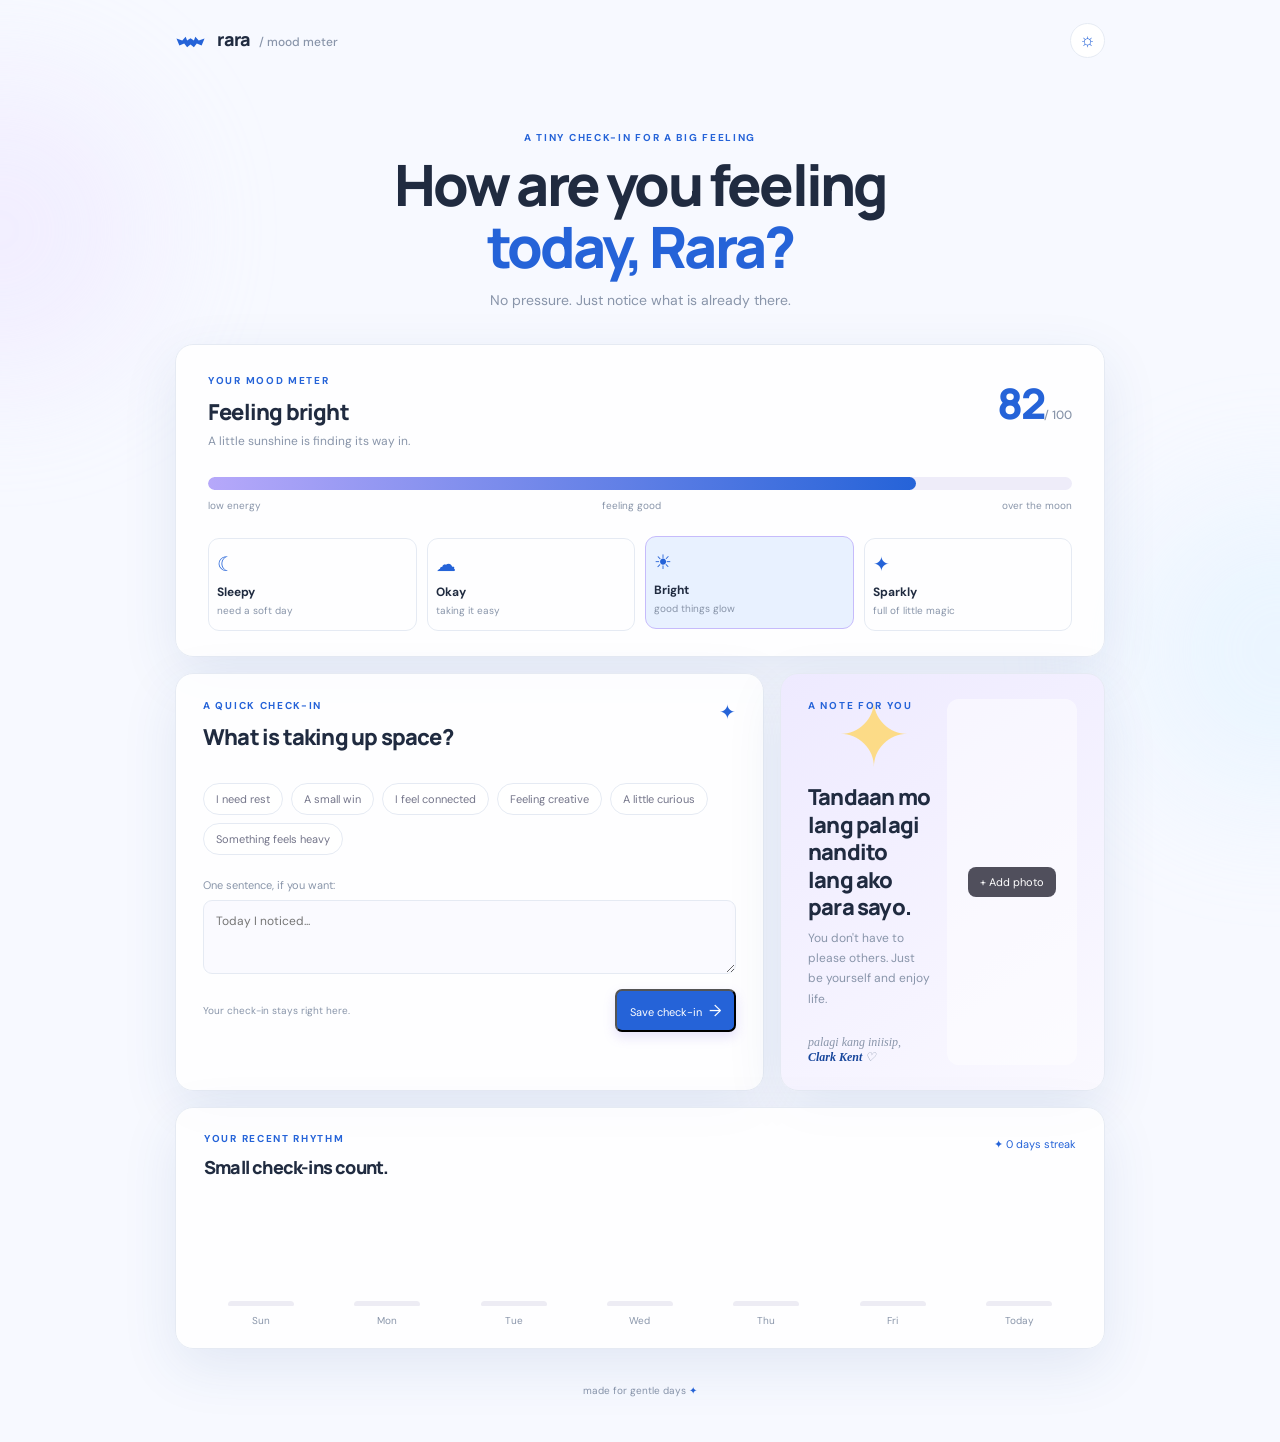
==== commit 032645cb: "Update note content" ====
--- a/index.html
+++ b/index.html
@@ -44,7 +44,7 @@
         </section>
         <aside class="card note-card">
           <div class="note-content">
-            <div class="note-orb">✦</div><p class="eyebrow">A NOTE FOR YOU</p><h2>You don't have to<br />earn your rest.</h2><p>Being where you are is enough. Let today be a little lighter than yesterday.</p><div class="note-sign">with care, <b>rara</b> ♡</div>
+            <div class="note-orb">✦</div><p class="eyebrow">A NOTE FOR YOU</p><h2>Tandaan mo lang palagi<br />nandito lang ako para sayo.</h2><p>You don't have to please others. Just be yourself and enjoy life.</p><div class="note-sign">palagi kang iniisip, <b>Clark Kent</b> ♡</div>
           </div>
           <div class="note-photo-container">
             <img id="notePhoto" class="note-photo" src="" alt="Photo" />
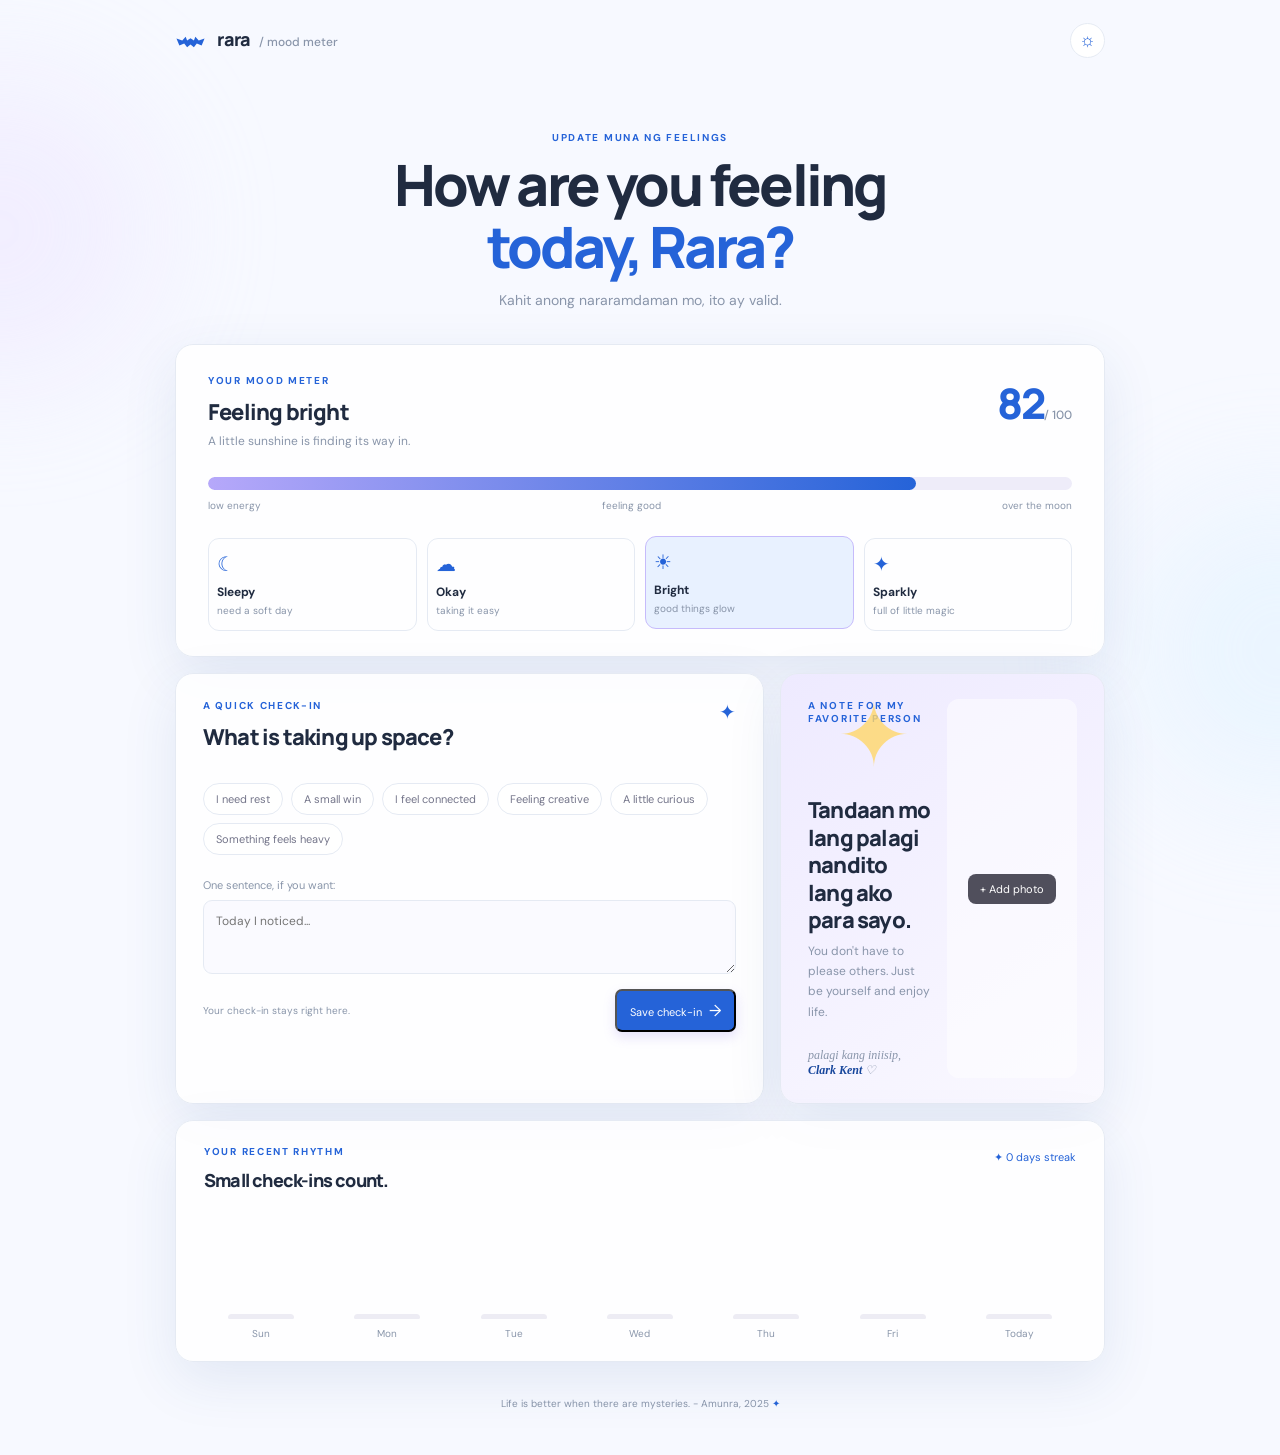
==== commit afbf39d1: "Update site with new content" ====
--- a/index.html
+++ b/index.html
@@ -17,9 +17,9 @@
         <button class="theme-button" id="themeButton" aria-label="Toggle theme">☼</button>
       </header>
       <section class="intro">
-        <p class="eyebrow">A TINY CHECK-IN FOR A BIG FEELING</p>
+        <p class="eyebrow">UPDATE MUNA NG FEELINGS</p>
         <h1>How are you feeling<br /><em>today, Rara?</em></h1>
-        <p class="subtext">No pressure. Just notice what is already there.</p>
+        <p class="subtext">Kahit anong nararamdaman mo, ito ay valid.</p>
       </section>
       <section class="meter-card">
         <div class="meter-top"><div><p class="eyebrow">YOUR MOOD METER</p><h2 id="moodTitle">Feeling bright</h2><p id="moodDescription">A little sunshine is finding its way in.</p></div><div class="score"><span id="score">82</span><small>/ 100</small></div></div>
@@ -44,7 +44,7 @@
         </section>
         <aside class="card note-card">
           <div class="note-content">
-            <div class="note-orb">✦</div><p class="eyebrow">A NOTE FOR YOU</p><h2>Tandaan mo lang palagi<br />nandito lang ako para sayo.</h2><p>You don't have to please others. Just be yourself and enjoy life.</p><div class="note-sign">palagi kang iniisip, <b>Clark Kent</b> ♡</div>
+            <div class="note-orb">✦</div><p class="eyebrow">A NOTE FOR MY FAVORITE PERSON</p><h2>Tandaan mo lang palagi<br />nandito lang ako para sayo.</h2><p>You don't have to please others. Just be yourself and enjoy life.</p><div class="note-sign">palagi kang iniisip, <b>Clark Kent</b> ♡</div>
           </div>
           <div class="note-photo-container">
             <img id="notePhoto" class="note-photo" src="" alt="Photo" />
@@ -57,7 +57,7 @@
         <div class="section-heading"><div><p class="eyebrow">YOUR RECENT RHYTHM</p><h2>Small check-ins count.</h2></div><span class="streak" id="streak">✦ 0 day streak</span></div>
         <div class="history-bars" id="historyBars"></div>
       </section>
-      <footer>made for gentle days <span>✦</span></footer>
+      <footer>Life is better when there are mysteries. - Amunra, 2025 <span>✦</span></footer>
     </main>
     <script src="app.js?v=8"></script>
   </body>
